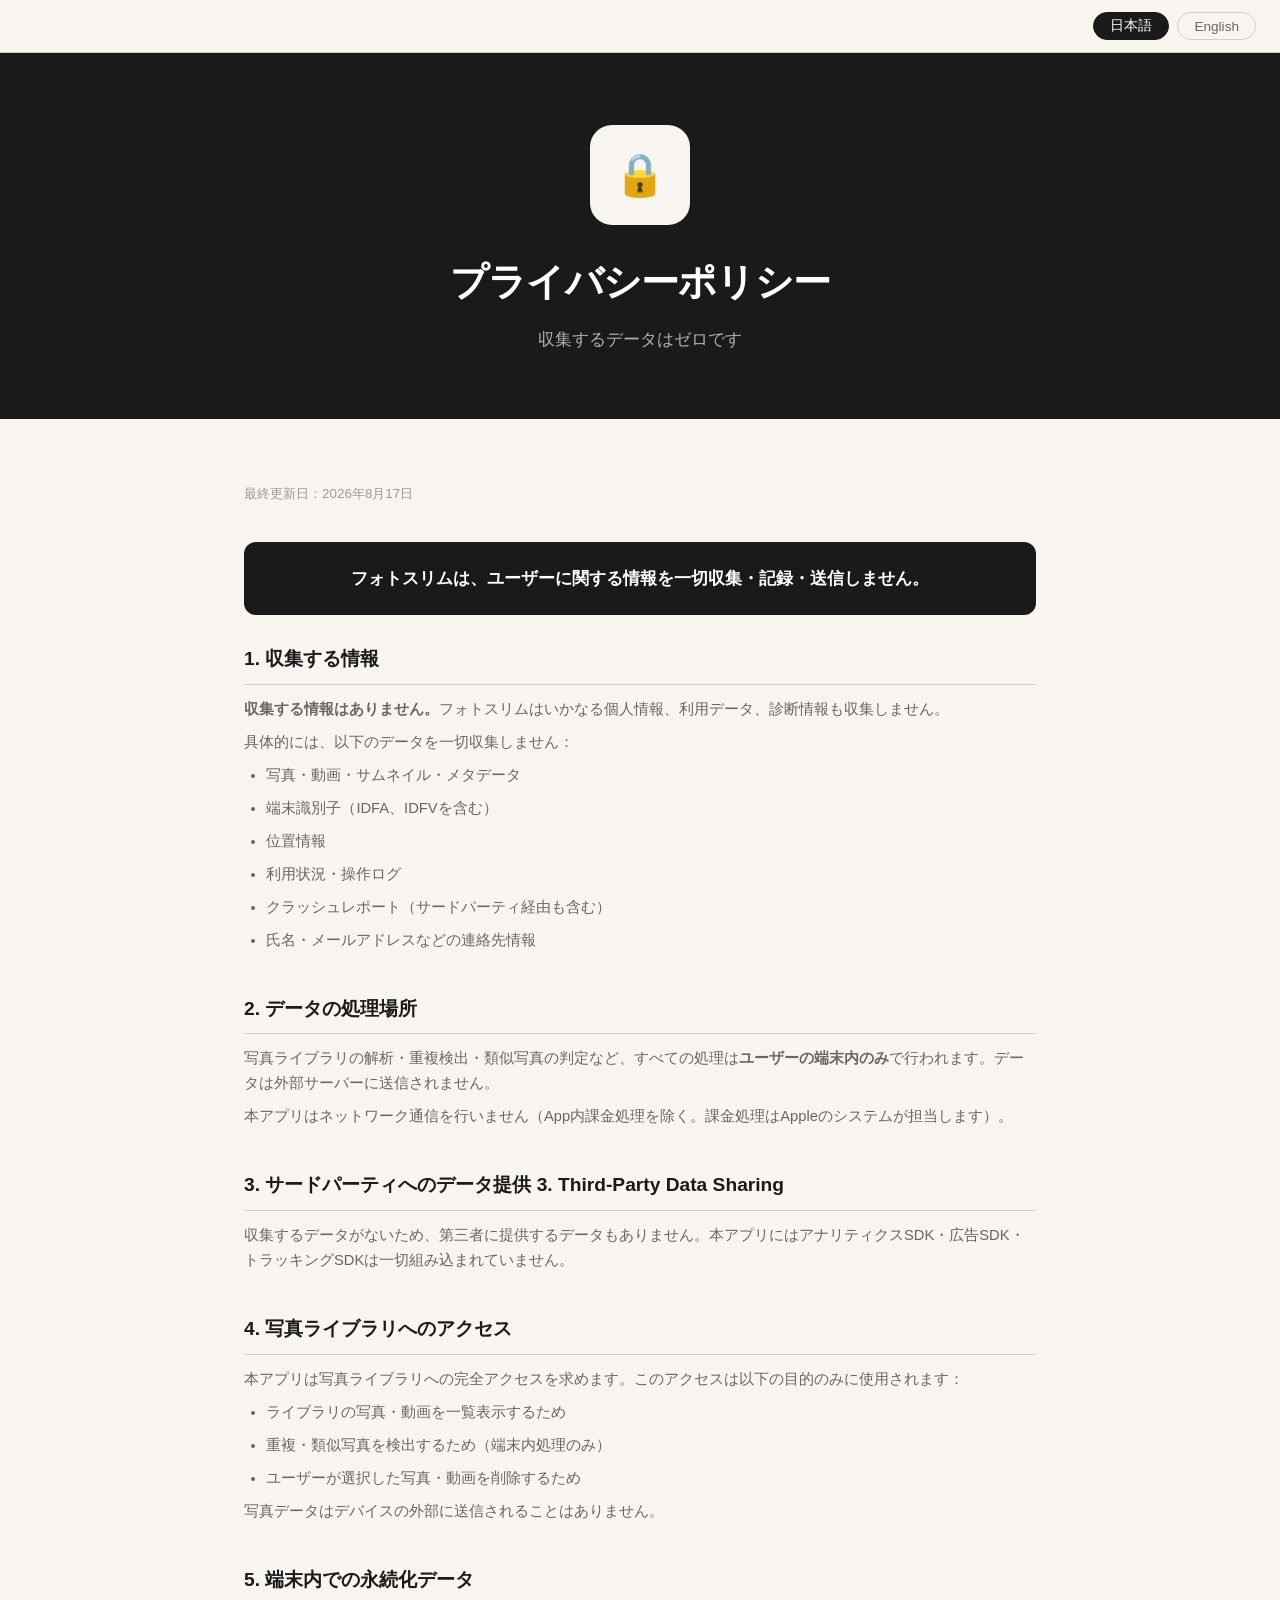
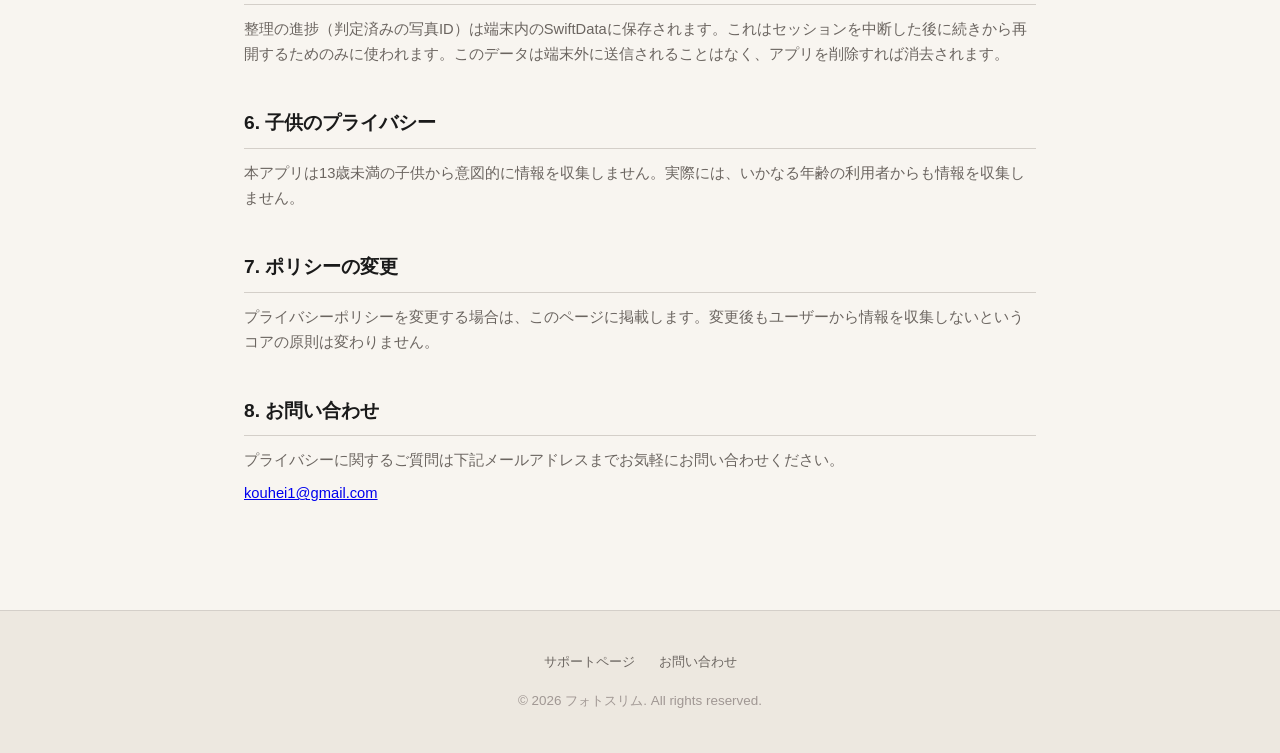
==== privacy.html @ 4243fce0 "Initial commit: support and privacy pages with screenshots" ====
<!DOCTYPE html>
<html lang="ja">
<head>
  <meta charset="UTF-8">
  <meta name="viewport" content="width=device-width, initial-scale=1.0">
  <title>プライバシーポリシー – フォトスリム / Privacy Policy – PhotoSlim</title>
  <meta name="description" content="フォトスリム プライバシーポリシー。収集するデータはゼロです。">
  <link rel="stylesheet" href="assets/css/style.css">
</head>
<body>

<div class="lang-bar">
  <button class="lang-btn active" onclick="setLang('ja')" id="btn-ja">日本語</button>
  <button class="lang-btn"        onclick="setLang('en')" id="btn-en">English</button>
</div>

<header class="site-header">
  <div class="app-icon">🔒</div>
  <h1>
    <span data-lang="ja">プライバシーポリシー</span>
    <span data-lang="en">Privacy Policy</span>
  </h1>
  <p class="tagline">
    <span data-lang="ja">収集するデータはゼロです</span>
    <span data-lang="en">We collect zero data. Period.</span>
  </p>
</header>

<main>
<section>
<div class="container">

  <!-- Last updated -->
  <p style="color: var(--ink-faint); font-size: 0.84rem; margin-bottom: 36px;">
    <span data-lang="ja">最終更新日：2026年8月17日</span>
    <span data-lang="en">Last updated: August 17, 2026</span>
  </p>

  <!-- Highlight box -->
  <div class="highlight-box">
    <span data-lang="ja">フォトスリムは、ユーザーに関する情報を一切収集・記録・送信しません。</span>
    <span data-lang="en">PhotoSlim does not collect, record, or transmit any information about you. Ever.</span>
  </div>

  <!-- 1 -->
  <div class="policy-section">
    <h2>
      <span data-lang="ja">1. 収集する情報</span>
      <span data-lang="en">1. Information We Collect</span>
    </h2>
    <p><span data-lang="ja"><strong>収集する情報はありません。</strong>フォトスリムはいかなる個人情報、利用データ、診断情報も収集しません。</span><span data-lang="en"><strong>None.</strong> PhotoSlim does not collect any personal information, usage data, or diagnostics.</span></p>
    <p><span data-lang="ja">具体的には、以下のデータを一切収集しません：</span><span data-lang="en">Specifically, we do not collect:</span></p>
    <ul>
      <li data-lang="ja">写真・動画・サムネイル・メタデータ</li>
      <li data-lang="en">Photos, videos, thumbnails, or metadata</li>
      <li data-lang="ja">端末識別子（IDFA、IDFVを含む）</li>
      <li data-lang="en">Device identifiers (including IDFA and IDFV)</li>
      <li data-lang="ja">位置情報</li>
      <li data-lang="en">Location data</li>
      <li data-lang="ja">利用状況・操作ログ</li>
      <li data-lang="en">Usage logs or analytics events</li>
      <li data-lang="ja">クラッシュレポート（サードパーティ経由も含む）</li>
      <li data-lang="en">Crash reports (including via third-party services)</li>
      <li data-lang="ja">氏名・メールアドレスなどの連絡先情報</li>
      <li data-lang="en">Name, email address, or any contact information</li>
    </ul>
  </div>

  <!-- 2 -->
  <div class="policy-section">
    <h2>
      <span data-lang="ja">2. データの処理場所</span>
      <span data-lang="en">2. Where Data Is Processed</span>
    </h2>
    <p><span data-lang="ja">写真ライブラリの解析・重複検出・類似写真の判定など、すべての処理は<strong>ユーザーの端末内のみ</strong>で行われます。データは外部サーバーに送信されません。</span><span data-lang="en">All processing — library analysis, duplicate detection, similarity comparison — happens <strong>entirely on your device</strong>. No data leaves your device.</span></p>
    <p><span data-lang="ja">本アプリはネットワーク通信を行いません（App内課金処理を除く。課金処理はAppleのシステムが担当します）。</span><span data-lang="en">The app performs no network communication (except in-app purchases handled entirely by Apple's systems).</span></p>
  </div>

  <!-- 3 -->
  <div class="policy-section">
    <h2>
      <span data-lang="ja">3. サードパーティへのデータ提供</span>
      <span data="lang">3. Third-Party Data Sharing</span>
      <span data-lang="en">3. Third-Party Data Sharing</span>
    </h2>
    <p><span data-lang="ja">収集するデータがないため、第三者に提供するデータもありません。本アプリにはアナリティクスSDK・広告SDK・トラッキングSDKは一切組み込まれていません。</span><span data-lang="en">Since we collect no data, we share no data with third parties. The app contains no analytics SDKs, advertising SDKs, or tracking SDKs.</span></p>
  </div>

  <!-- 4 -->
  <div class="policy-section">
    <h2>
      <span data-lang="ja">4. 写真ライブラリへのアクセス</span>
      <span data-lang="en">4. Photo Library Access</span>
    </h2>
    <p><span data-lang="ja">本アプリは写真ライブラリへの完全アクセスを求めます。このアクセスは以下の目的のみに使用されます：</span><span data-lang="en">The app requests full photo library access. This access is used only to:</span></p>
    <ul>
      <li data-lang="ja">ライブラリの写真・動画を一覧表示するため</li>
      <li data-lang="en">Display photos and videos in your library</li>
      <li data-lang="ja">重複・類似写真を検出するため（端末内処理のみ）</li>
      <li data-lang="en">Detect duplicates and similar photos (on-device only)</li>
      <li data-lang="ja">ユーザーが選択した写真・動画を削除するため</li>
      <li data-lang="en">Delete photos and videos you select for removal</li>
    </ul>
    <p><span data-lang="ja">写真データはデバイスの外部に送信されることはありません。</span><span data-lang="en">Photo data is never transmitted outside your device.</span></p>
  </div>

  <!-- 5 -->
  <div class="policy-section">
    <h2>
      <span data-lang="ja">5. 端末内での永続化データ</span>
      <span data-lang="en">5. Data Stored on Your Device</span>
    </h2>
    <p><span data-lang="ja">整理の進捗（判定済みの写真ID）は端末内のSwiftDataに保存されます。これはセッションを中断した後に続きから再開するためのみに使われます。このデータは端末外に送信されることはなく、アプリを削除すれば消去されます。</span><span data-lang="en">Review progress (IDs of photos you've already reviewed) is stored locally using SwiftData. This is used only to resume where you left off. This data is never transmitted and is deleted when you uninstall the app.</span></p>
  </div>

  <!-- 6 -->
  <div class="policy-section">
    <h2>
      <span data-lang="ja">6. 子供のプライバシー</span>
      <span data-lang="en">6. Children's Privacy</span>
    </h2>
    <p><span data-lang="ja">本アプリは13歳未満の子供から意図的に情報を収集しません。実際には、いかなる年齢の利用者からも情報を収集しません。</span><span data-lang="en">The app does not knowingly collect information from children under 13. In fact, it collects no information from anyone of any age.</span></p>
  </div>

  <!-- 7 -->
  <div class="policy-section">
    <h2>
      <span data-lang="ja">7. ポリシーの変更</span>
      <span data-lang="en">7. Changes to This Policy</span>
    </h2>
    <p><span data-lang="ja">プライバシーポリシーを変更する場合は、このページに掲載します。変更後もユーザーから情報を収集しないというコアの原則は変わりません。</span><span data-lang="en">If we update this policy, we will post the changes on this page. Our core principle — collecting no data — will not change.</span></p>
  </div>

  <!-- 8 -->
  <div class="policy-section">
    <h2>
      <span data-lang="ja">8. お問い合わせ</span>
      <span data-lang="en">8. Contact</span>
    </h2>
    <p><span data-lang="ja">プライバシーに関するご質問は下記メールアドレスまでお気軽にお問い合わせください。</span><span data-lang="en">For any questions about this privacy policy, please contact:</span></p>
    <p><a href="mailto:kouhei1@gmail.com">kouhei1@gmail.com</a></p>
  </div>

</div>
</section>
</main>

<footer class="site-footer">
  <div class="footer-links">
    <a href="index.html">
      <span data-lang="ja">サポートページ</span>
      <span data-lang="en">Support</span>
    </a>
    <a href="mailto:kouhei1@gmail.com">
      <span data-lang="ja">お問い合わせ</span>
      <span data-lang="en">Contact</span>
    </a>
  </div>
  <p>
    <span data-lang="ja">© 2026 フォトスリム. All rights reserved.</span>
    <span data-lang="en">© 2026 PhotoSlim. All rights reserved.</span>
  </p>
</footer>

<script>
function setLang(lang) {
  document.body.classList.toggle('en', lang === 'en');
  document.getElementById('btn-ja').classList.toggle('active', lang === 'ja');
  document.getElementById('btn-en').classList.toggle('active', lang === 'en');
  document.documentElement.lang = lang;
  localStorage.setItem('lang', lang);
}
const saved = localStorage.getItem('lang');
if (saved === 'en') setLang('en');
</script>
</body>
</html>
---- assets/css/style.css ----
/* フォトスリム / PhotoSlim – Support & Privacy Site */
:root {
  --paper:        #F8F5F0;
  --paper-deep:   #EDE8E0;
  --track:        #E8E4DF;
  --rule:         #D4CFC9;
  --ink:          #1A1A1A;
  --ink-muted:    #6B6560;
  --ink-faint:    #A09793;
  --danger:       #B42818;
  --accent:       #2C5F8A;
  --white:        #FFFFFF;

  --font-ja: "Hiragino Kaku Gothic ProN", "Hiragino Sans", "Noto Sans JP", sans-serif;
  --font-en: -apple-system, BlinkMacSystemFont, "SF Pro Text", "Helvetica Neue", sans-serif;
  --radius: 12px;
  --max-w: 840px;
}

*, *::before, *::after { box-sizing: border-box; margin: 0; padding: 0; }

html { font-size: 16px; scroll-behavior: smooth; }

body {
  background: var(--paper);
  color: var(--ink);
  font-family: var(--font-ja);
  line-height: 1.7;
  -webkit-font-smoothing: antialiased;
}

/* ── Language toggle ─────────────────────────── */
.lang-bar {
  position: sticky;
  top: 0;
  z-index: 100;
  background: var(--paper);
  border-bottom: 1px solid var(--rule);
  padding: 12px 24px;
  display: flex;
  justify-content: flex-end;
  gap: 8px;
}
.lang-btn {
  background: none;
  border: 1.5px solid var(--rule);
  border-radius: 99px;
  padding: 4px 16px;
  font-size: 0.85rem;
  cursor: pointer;
  color: var(--ink-muted);
  transition: all 0.15s;
}
.lang-btn.active {
  background: var(--ink);
  color: var(--white);
  border-color: var(--ink);
}
.lang-btn:hover:not(.active) { border-color: var(--ink); color: var(--ink); }

/* ── Header / Hero ───────────────────────────── */
.site-header {
  background: var(--ink);
  color: var(--white);
  text-align: center;
  padding: 72px 24px 64px;
}
.app-icon {
  width: 100px;
  height: 100px;
  border-radius: 22px;
  background: var(--paper);
  margin: 0 auto 24px;
  display: flex;
  align-items: center;
  justify-content: center;
  font-size: 2.6rem;
}
.site-header h1 {
  font-size: 2.4rem;
  font-weight: 800;
  letter-spacing: -0.02em;
  margin-bottom: 12px;
}
.site-header .tagline {
  font-size: 1.05rem;
  color: rgba(255,255,255,0.65);
  max-width: 480px;
  margin: 0 auto;
}

/* ── Container ───────────────────────────────── */
.container {
  max-width: var(--max-w);
  margin: 0 auto;
  padding: 0 24px;
}

/* ── Section ─────────────────────────────────── */
section { padding: 64px 0; border-bottom: 1px solid var(--rule); }
section:last-child { border-bottom: none; }

.section-label {
  font-size: 0.78rem;
  font-weight: 700;
  letter-spacing: 0.18em;
  color: var(--ink-faint);
  text-transform: uppercase;
  margin-bottom: 12px;
}
.section-title {
  font-size: 1.9rem;
  font-weight: 800;
  letter-spacing: -0.02em;
  margin-bottom: 28px;
  line-height: 1.25;
}

/* ── Screenshots gallery ─────────────────────── */
.screenshots {
  display: flex;
  gap: 16px;
  overflow-x: auto;
  padding-bottom: 16px;
  scroll-snap-type: x mandatory;
  -webkit-overflow-scrolling: touch;
}
.screenshots::-webkit-scrollbar { height: 4px; }
.screenshots::-webkit-scrollbar-track { background: var(--track); border-radius: 2px; }
.screenshots::-webkit-scrollbar-thumb { background: var(--rule); border-radius: 2px; }

.screenshot-item {
  flex: 0 0 240px;
  scroll-snap-align: start;
}
.screenshot-item img {
  width: 240px;
  height: auto;
  border-radius: 22px;
  box-shadow: 0 4px 24px rgba(0,0,0,0.12);
  display: block;
}
.screenshot-caption {
  text-align: center;
  font-size: 0.82rem;
  color: var(--ink-muted);
  margin-top: 10px;
  line-height: 1.4;
}

/* ── Feature list ────────────────────────────── */
.feature-grid {
  display: grid;
  grid-template-columns: 1fr 1fr;
  gap: 20px;
  margin-top: 8px;
}
@media (max-width: 600px) {
  .feature-grid { grid-template-columns: 1fr; }
}
.feature-card {
  background: var(--track);
  border-radius: var(--radius);
  padding: 24px;
}
.feature-card .icon {
  font-size: 1.6rem;
  margin-bottom: 10px;
  display: block;
}
.feature-card h3 {
  font-size: 1.05rem;
  font-weight: 700;
  margin-bottom: 6px;
}
.feature-card p {
  font-size: 0.88rem;
  color: var(--ink-muted);
  line-height: 1.6;
}

/* ── How to use ──────────────────────────────── */
.steps { list-style: none; counter-reset: step; margin-top: 8px; }
.steps li {
  counter-increment: step;
  display: flex;
  gap: 20px;
  padding: 24px 0;
  border-bottom: 1px solid var(--rule);
}
.steps li:last-child { border-bottom: none; }
.step-num {
  flex-shrink: 0;
  width: 44px;
  height: 44px;
  border-radius: 50%;
  background: var(--ink);
  color: var(--white);
  display: flex;
  align-items: center;
  justify-content: center;
  font-size: 1rem;
  font-weight: 800;
  font-variant-numeric: tabular-nums;
  content: counter(step);
}
.step-num::after { content: counter(step); }
.step-content h3 {
  font-size: 1.05rem;
  font-weight: 700;
  margin-bottom: 6px;
}
.step-content p {
  font-size: 0.9rem;
  color: var(--ink-muted);
}

/* ── FAQ ─────────────────────────────────────── */
.faq-item { padding: 24px 0; border-bottom: 1px solid var(--rule); }
.faq-item:last-child { border-bottom: none; }
.faq-q { font-weight: 700; margin-bottom: 8px; font-size: 0.97rem; }
.faq-a { font-size: 0.9rem; color: var(--ink-muted); }

/* ── Contact ─────────────────────────────────── */
.contact-box {
  background: var(--track);
  border-radius: var(--radius);
  padding: 36px;
  text-align: center;
}
.contact-box p { color: var(--ink-muted); margin-bottom: 20px; font-size: 0.95rem; }
.btn {
  display: inline-block;
  background: var(--ink);
  color: var(--white);
  padding: 12px 32px;
  border-radius: 99px;
  text-decoration: none;
  font-weight: 700;
  font-size: 0.95rem;
  transition: opacity 0.15s;
}
.btn:hover { opacity: 0.8; }

/* ── Privacy specific ────────────────────────── */
.policy-section { margin-bottom: 40px; }
.policy-section h2 {
  font-size: 1.2rem;
  font-weight: 700;
  margin-bottom: 12px;
  padding-bottom: 8px;
  border-bottom: 1px solid var(--rule);
}
.policy-section p, .policy-section li {
  font-size: 0.92rem;
  color: var(--ink-muted);
  margin-bottom: 8px;
}
.policy-section ul { padding-left: 1.4em; }
.highlight-box {
  background: var(--ink);
  color: var(--white);
  border-radius: var(--radius);
  padding: 24px 28px;
  margin: 28px 0;
  font-size: 1.05rem;
  font-weight: 700;
  text-align: center;
  line-height: 1.5;
}

/* ── Footer ──────────────────────────────────── */
.site-footer {
  background: var(--paper-deep);
  border-top: 1px solid var(--rule);
  padding: 40px 24px;
  text-align: center;
  font-size: 0.84rem;
  color: var(--ink-faint);
}
.site-footer a { color: var(--ink-muted); text-decoration: none; }
.site-footer a:hover { color: var(--ink); }
.footer-links { display: flex; gap: 24px; justify-content: center; margin-bottom: 16px; }

/* ── i18n ────────────────────────────────────── */
[data-lang="en"] { display: none; }
body.en [data-lang="ja"] { display: none; }
body.en [data-lang="en"] { display: unset; }
/* Block-level elements need block display */
body.en section[data-lang="en"],
body.en div[data-lang="en"],
body.en li[data-lang="en"],
body.en p[data-lang="en"] { display: block; }
body.en ul[data-lang="en"] { display: block; }

@media (max-width: 600px) {
  .site-header h1 { font-size: 1.8rem; }
  .section-title { font-size: 1.4rem; }
  .screenshot-item { flex: 0 0 180px; }
  .screenshot-item img { width: 180px; }
}
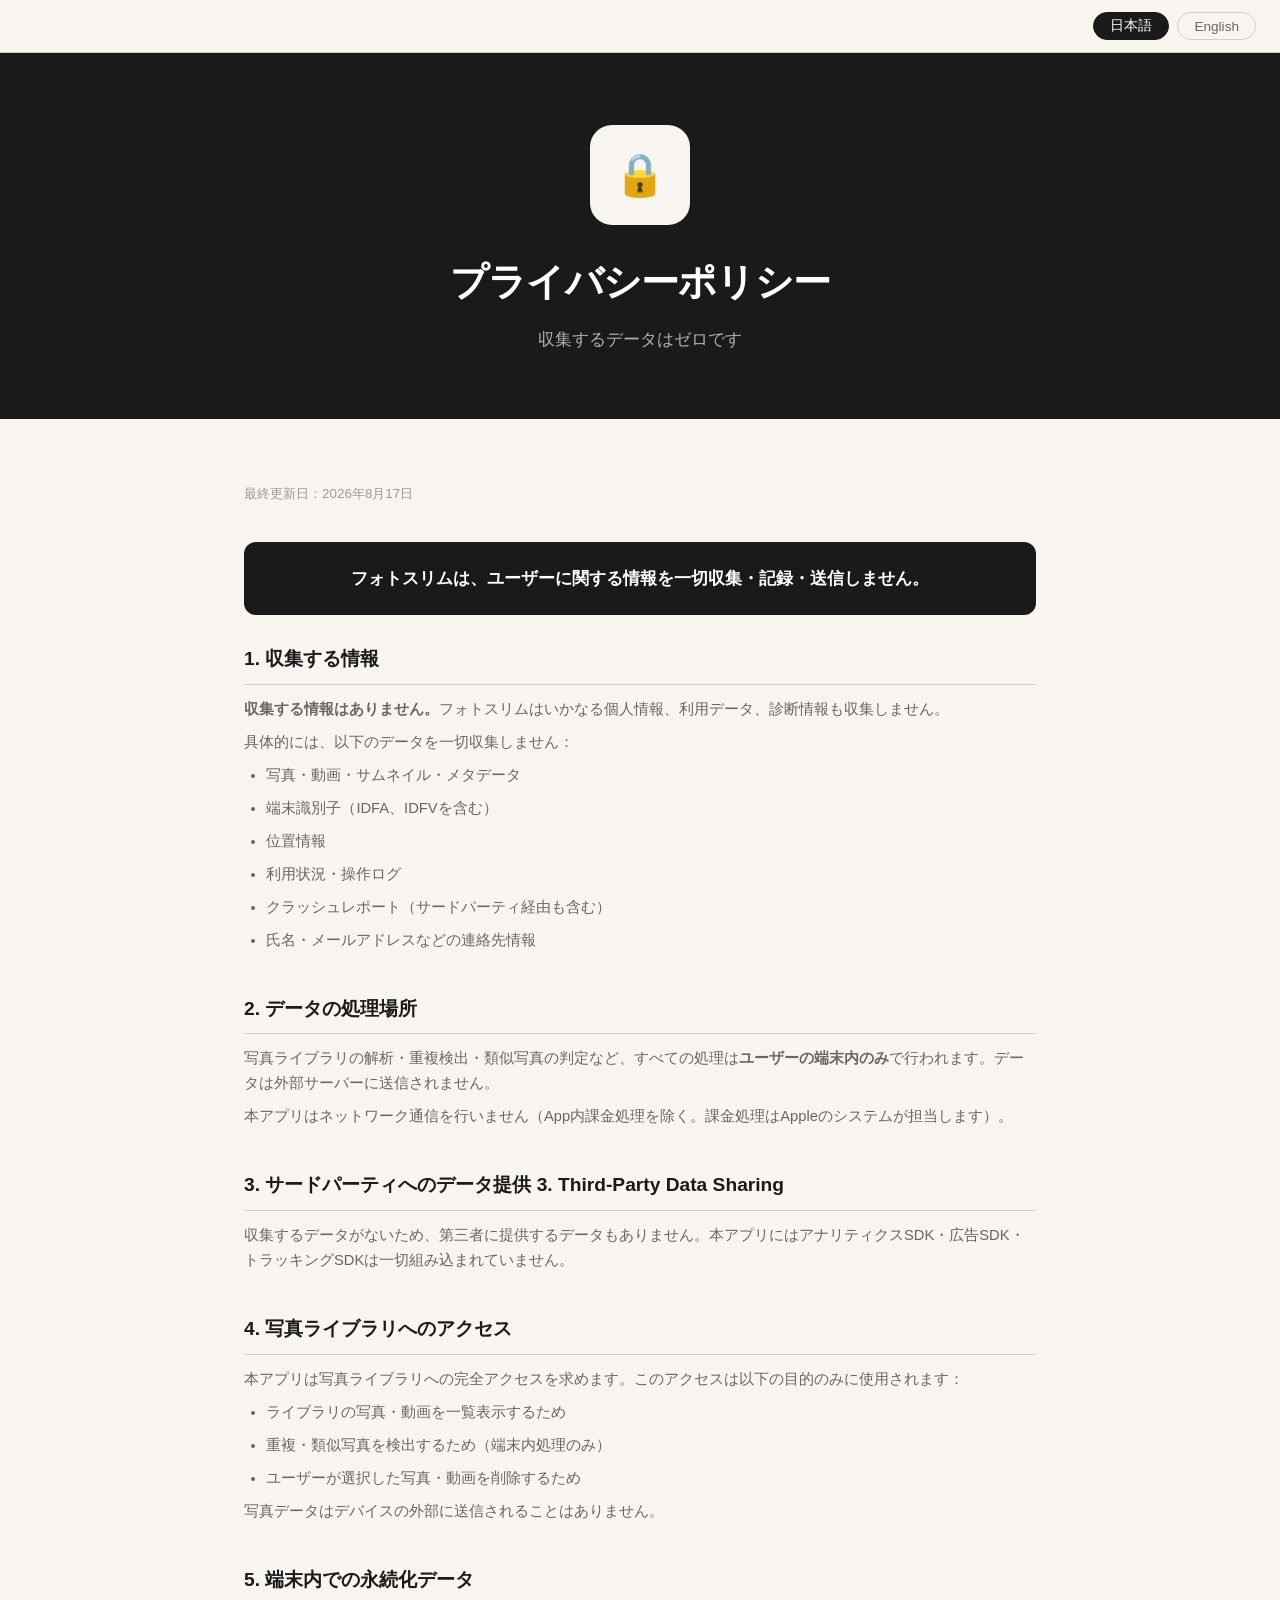
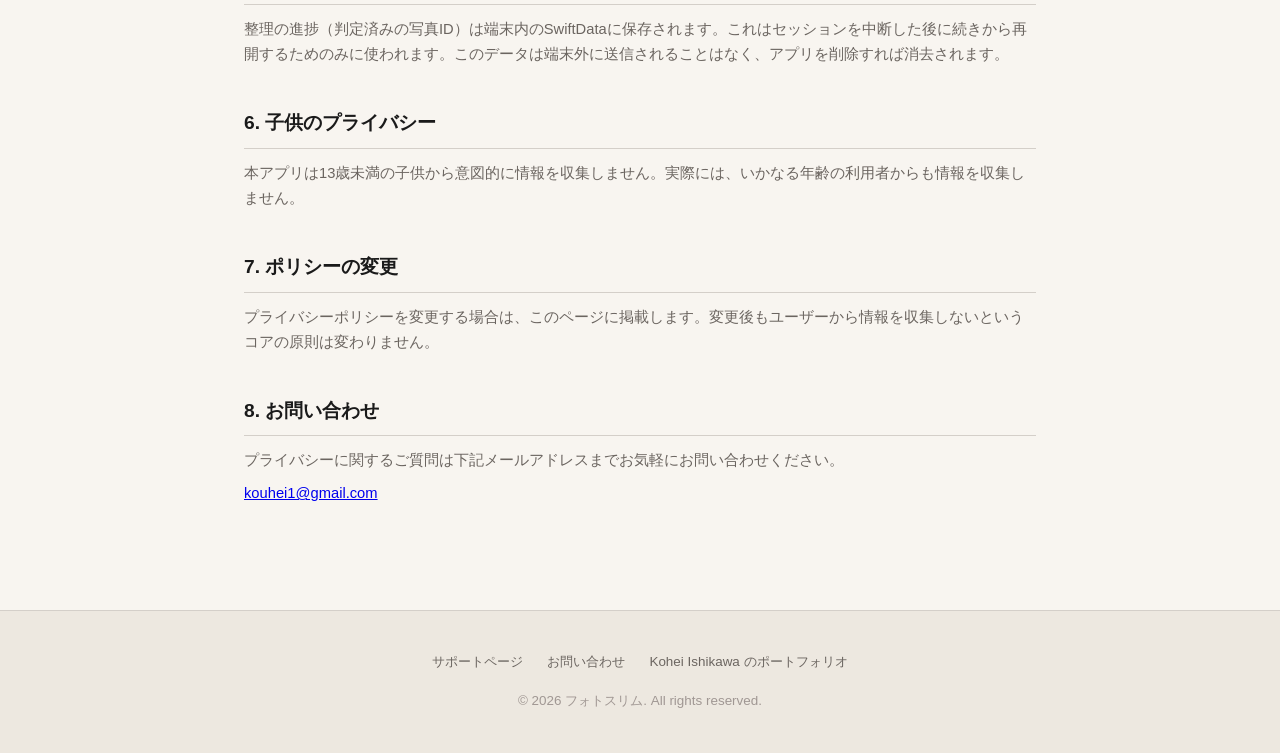
==== commit 76c64994: "Add link back to Portfolio Hub" ====
--- a/privacy.html
+++ b/privacy.html
@@ -155,6 +155,8 @@
       <span data-lang="ja">お問い合わせ</span>
       <span data-lang="en">Contact</span>
     </a>
+    <a href="https://isitest1.github.io/portfolio-hub/ja" data-lang="ja">Kohei Ishikawa のポートフォリオ</a>
+    <a href="https://isitest1.github.io/portfolio-hub/en" data-lang="en">Kohei Ishikawa's Portfolio</a>
   </div>
   <p>
     <span data-lang="ja">© 2026 フォトスリム. All rights reserved.</span>
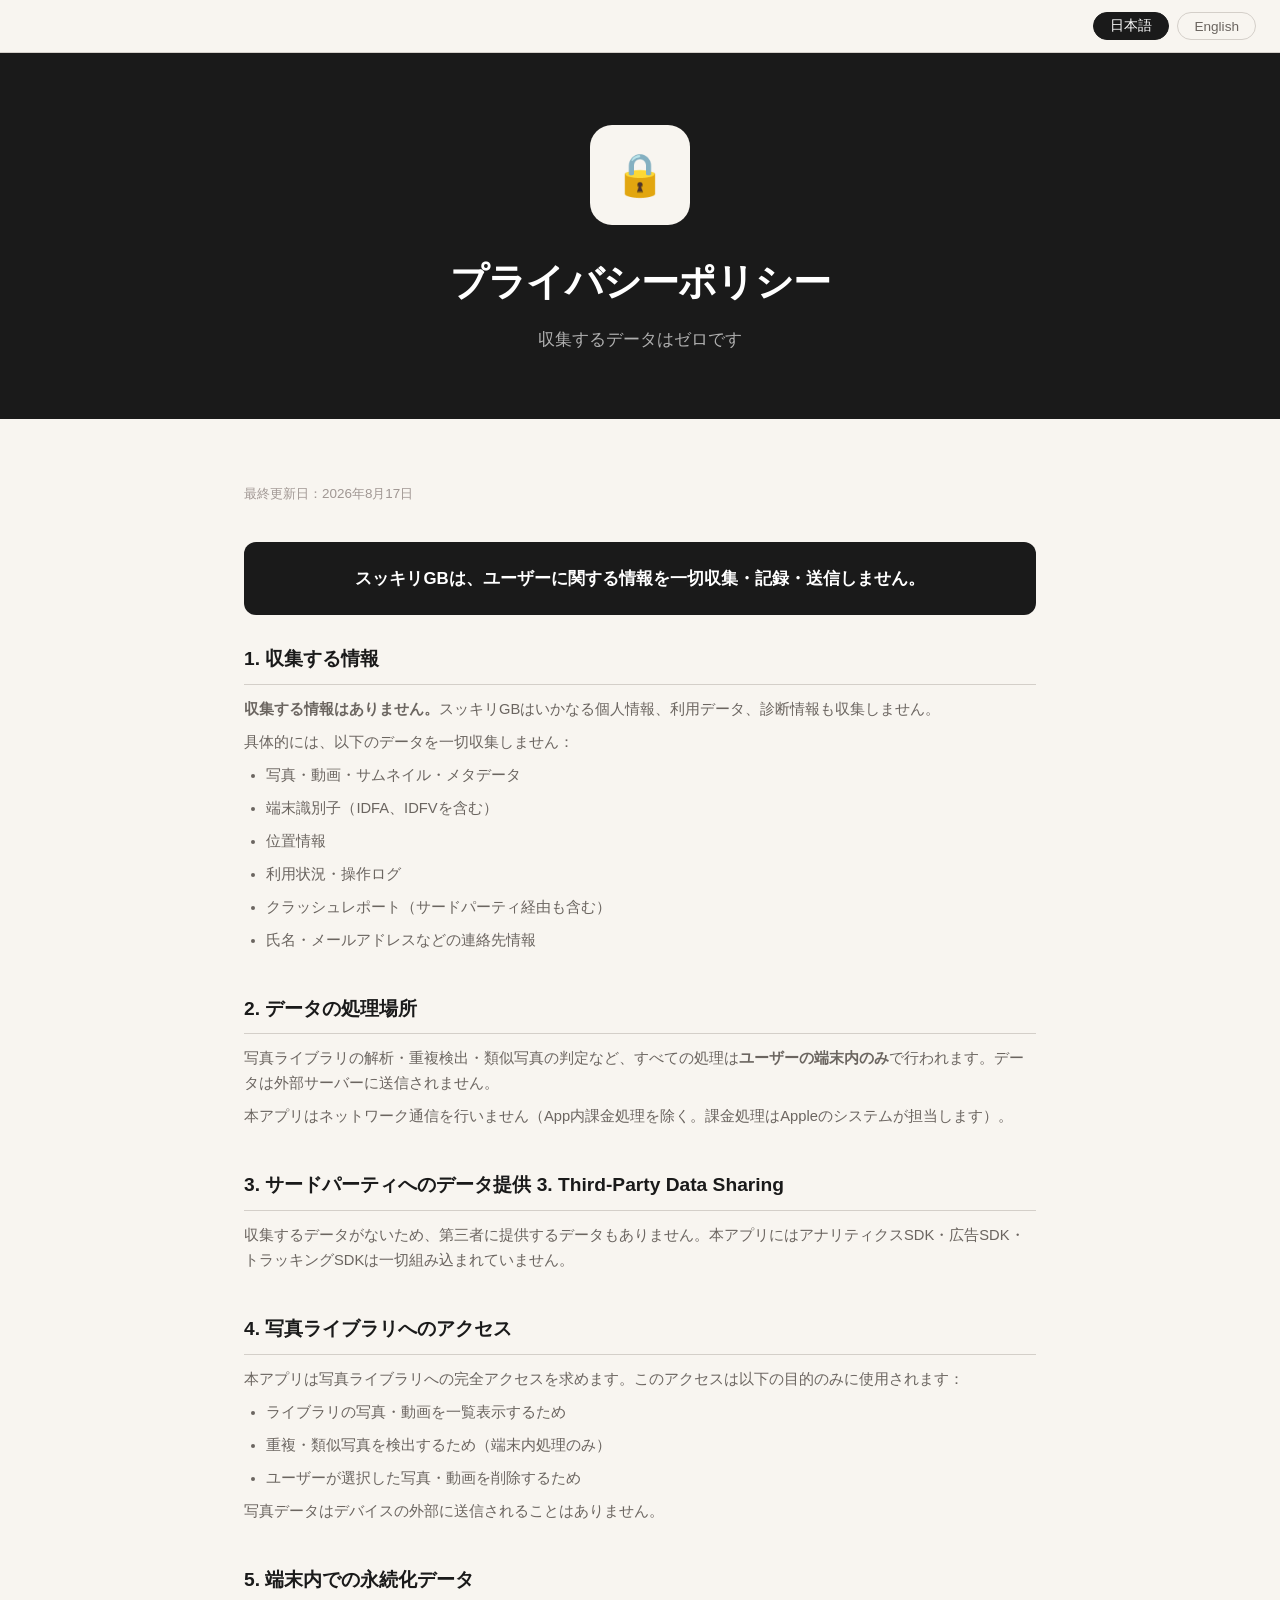
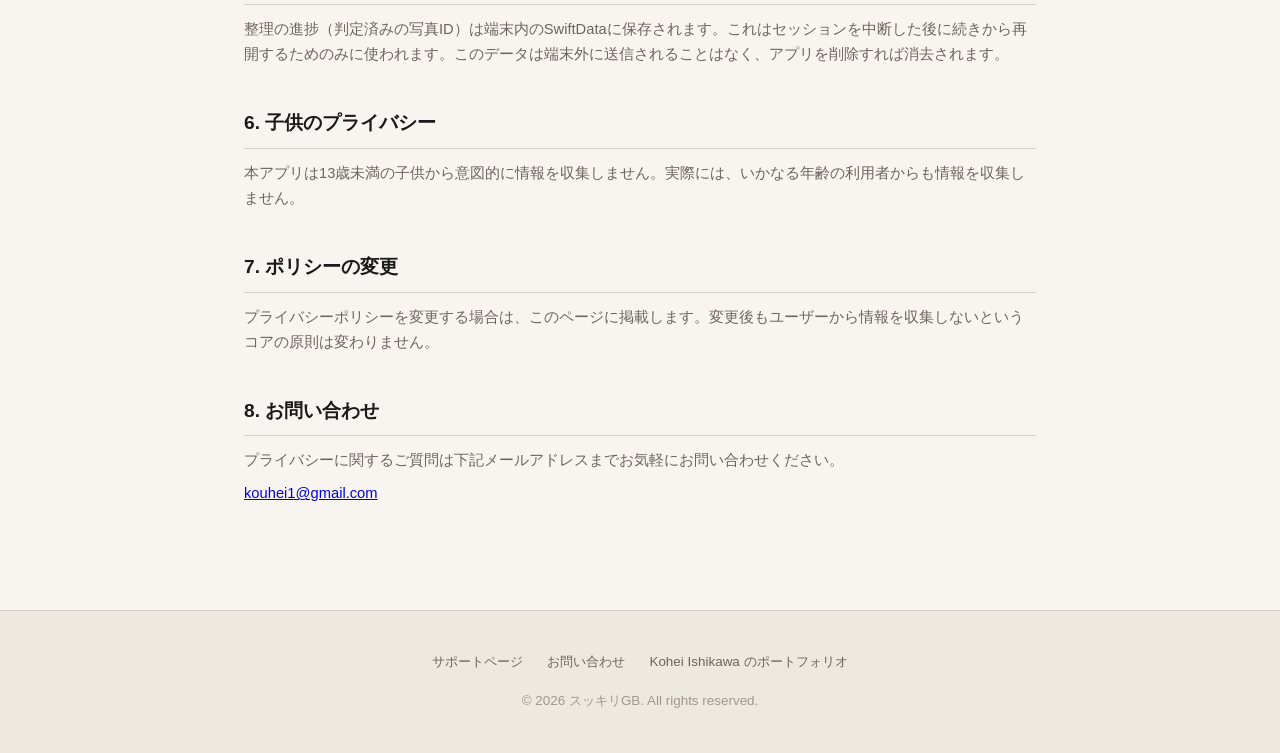
==== commit c059fb40: "privacy.html: アプリ名をスッキリGBに修正" ====
--- a/privacy.html
+++ b/privacy.html
@@ -3,8 +3,8 @@
 <head>
   <meta charset="UTF-8">
   <meta name="viewport" content="width=device-width, initial-scale=1.0">
-  <title>プライバシーポリシー – フォトスリム / Privacy Policy – PhotoSlim</title>
-  <meta name="description" content="フォトスリム プライバシーポリシー。収集するデータはゼロです。">
+  <title>プライバシーポリシー – スッキリGB / Privacy Policy – PhotoSlim</title>
+  <meta name="description" content="スッキリGB プライバシーポリシー。収集するデータはゼロです。">
   <link rel="stylesheet" href="assets/css/style.css">
 </head>
 <body>
@@ -38,7 +38,7 @@
 
   <!-- Highlight box -->
   <div class="highlight-box">
-    <span data-lang="ja">フォトスリムは、ユーザーに関する情報を一切収集・記録・送信しません。</span>
+    <span data-lang="ja">スッキリGBは、ユーザーに関する情報を一切収集・記録・送信しません。</span>
     <span data-lang="en">PhotoSlim does not collect, record, or transmit any information about you. Ever.</span>
   </div>
 
@@ -48,7 +48,7 @@
       <span data-lang="ja">1. 収集する情報</span>
       <span data-lang="en">1. Information We Collect</span>
     </h2>
-    <p><span data-lang="ja"><strong>収集する情報はありません。</strong>フォトスリムはいかなる個人情報、利用データ、診断情報も収集しません。</span><span data-lang="en"><strong>None.</strong> PhotoSlim does not collect any personal information, usage data, or diagnostics.</span></p>
+    <p><span data-lang="ja"><strong>収集する情報はありません。</strong>スッキリGBはいかなる個人情報、利用データ、診断情報も収集しません。</span><span data-lang="en"><strong>None.</strong> PhotoSlim does not collect any personal information, usage data, or diagnostics.</span></p>
     <p><span data-lang="ja">具体的には、以下のデータを一切収集しません：</span><span data-lang="en">Specifically, we do not collect:</span></p>
     <ul>
       <li data-lang="ja">写真・動画・サムネイル・メタデータ</li>
@@ -159,7 +159,7 @@
     <a href="https://isitest1.github.io/portfolio-hub/en" data-lang="en">Kohei Ishikawa's Portfolio</a>
   </div>
   <p>
-    <span data-lang="ja">© 2026 フォトスリム. All rights reserved.</span>
+    <span data-lang="ja">© 2026 スッキリGB. All rights reserved.</span>
     <span data-lang="en">© 2026 PhotoSlim. All rights reserved.</span>
   </p>
 </footer>
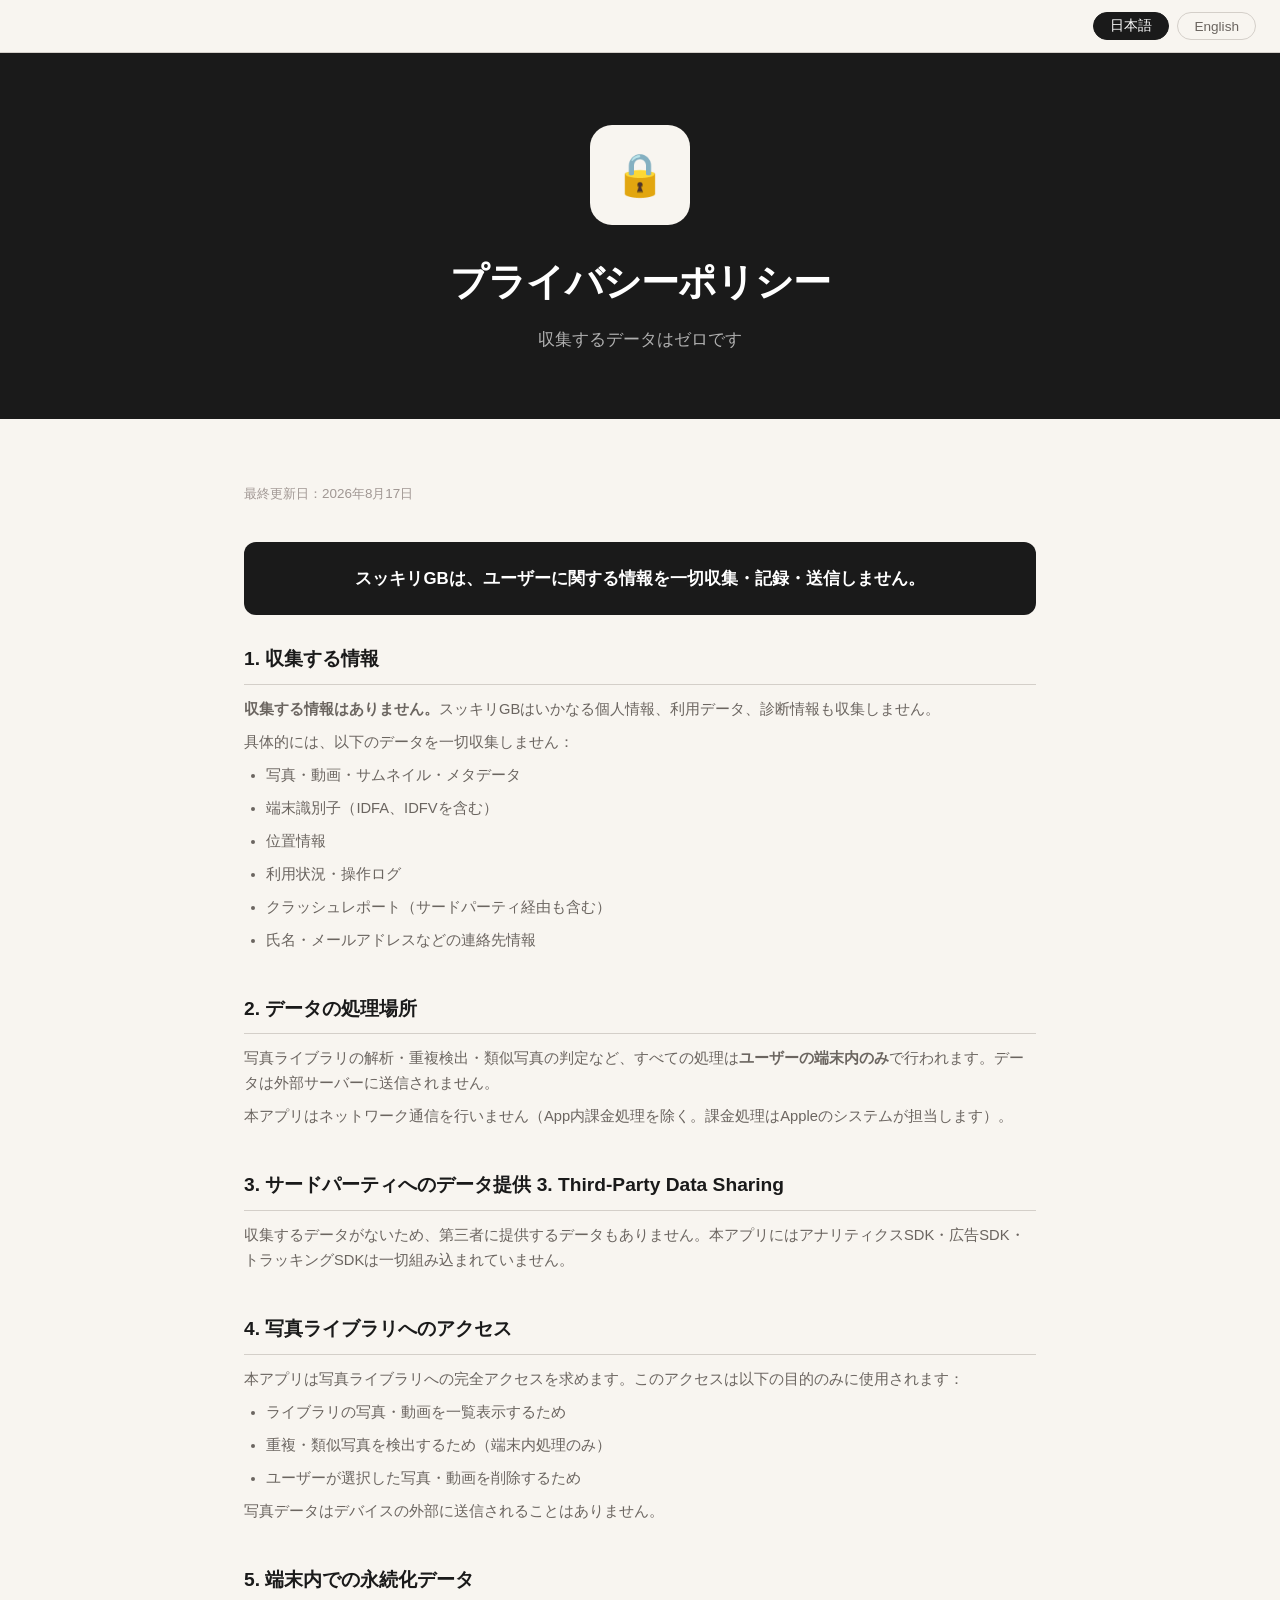
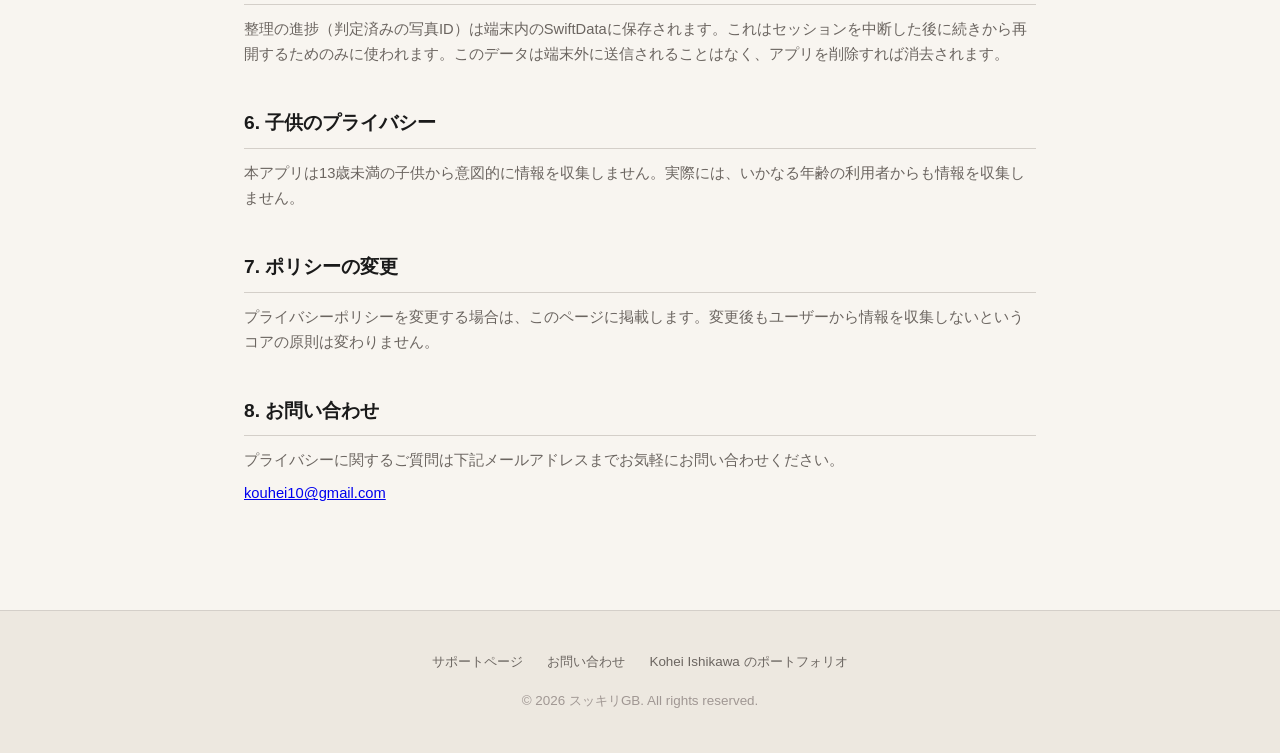
==== commit c72a6cf3: "Update contact email to kouhei10@gmail.com" ====
--- a/privacy.html
+++ b/privacy.html
@@ -138,7 +138,7 @@
       <span data-lang="en">8. Contact</span>
     </h2>
     <p><span data-lang="ja">プライバシーに関するご質問は下記メールアドレスまでお気軽にお問い合わせください。</span><span data-lang="en">For any questions about this privacy policy, please contact:</span></p>
-    <p><a href="mailto:kouhei1@gmail.com">kouhei1@gmail.com</a></p>
+    <p><a href="mailto:kouhei10@gmail.com">kouhei10@gmail.com</a></p>
   </div>
 
 </div>
@@ -151,7 +151,7 @@
       <span data-lang="ja">サポートページ</span>
       <span data-lang="en">Support</span>
     </a>
-    <a href="mailto:kouhei1@gmail.com">
+    <a href="mailto:kouhei10@gmail.com">
       <span data-lang="ja">お問い合わせ</span>
       <span data-lang="en">Contact</span>
     </a>
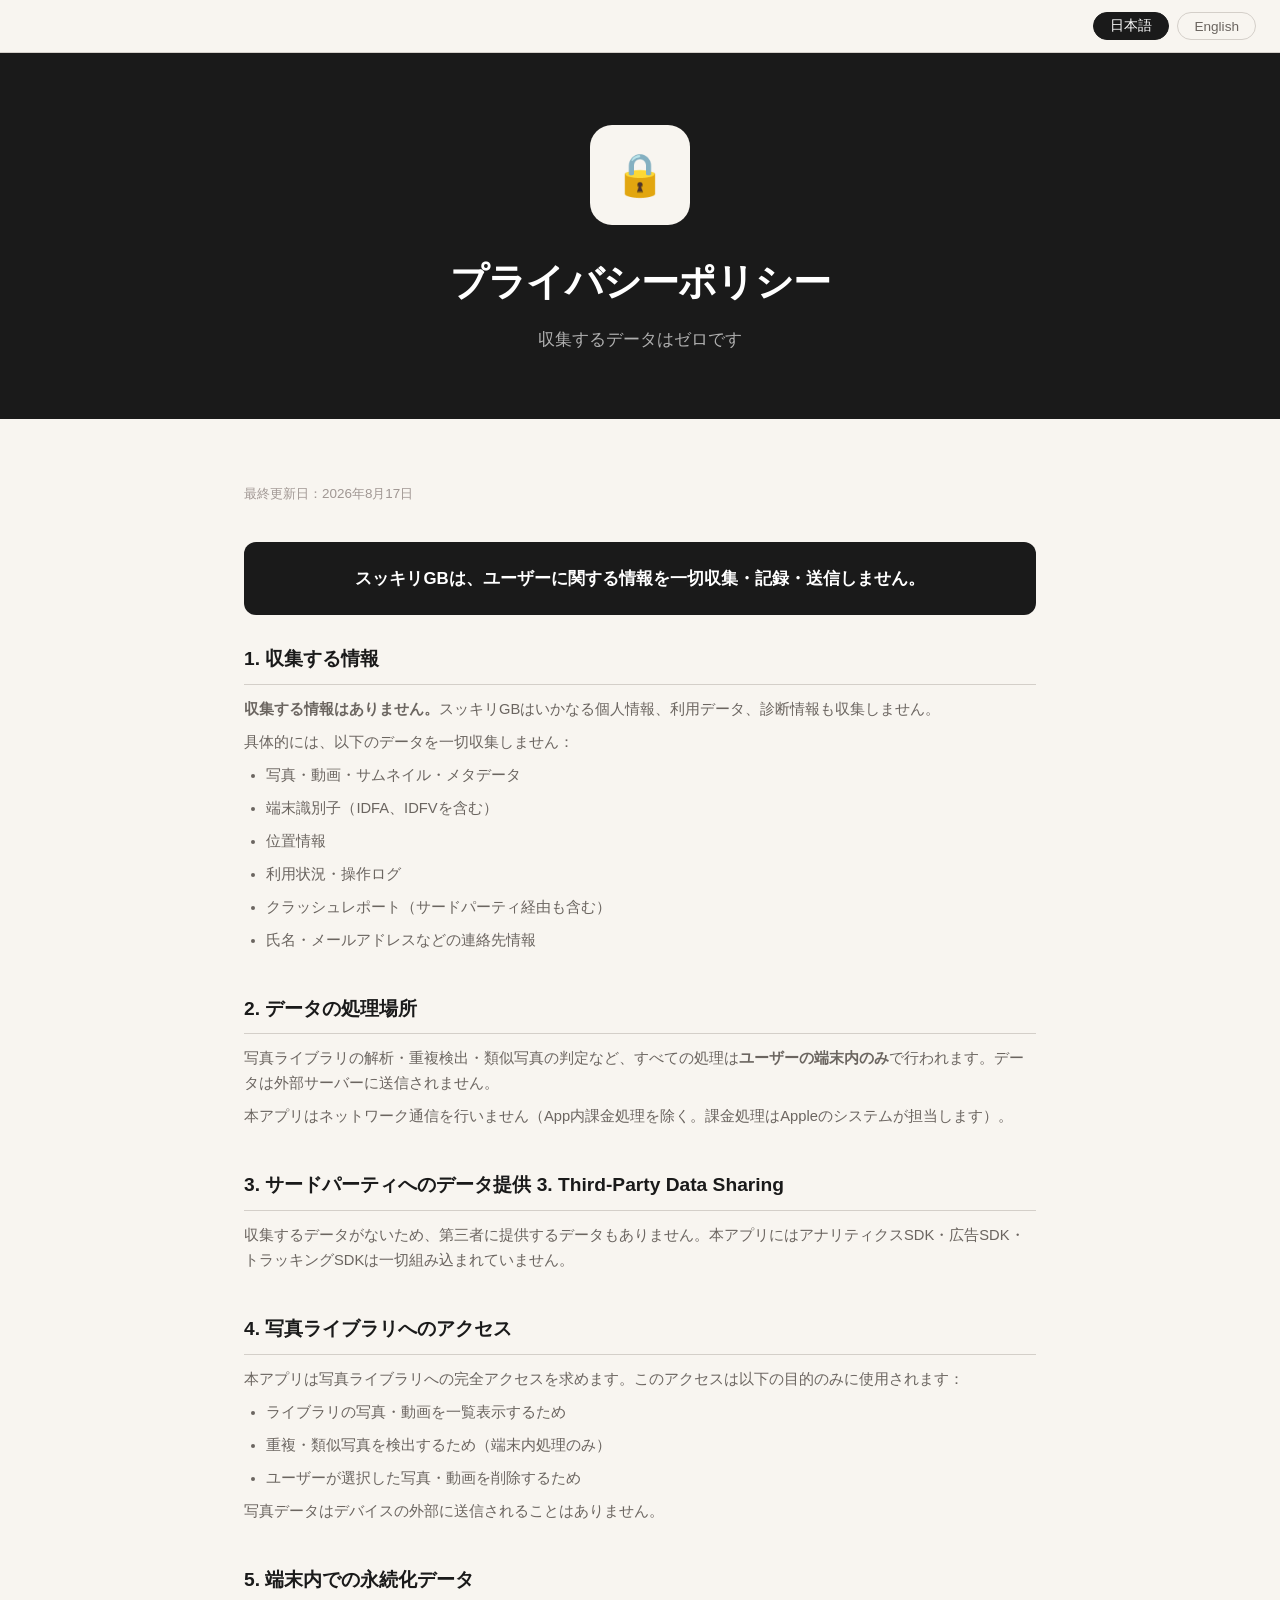
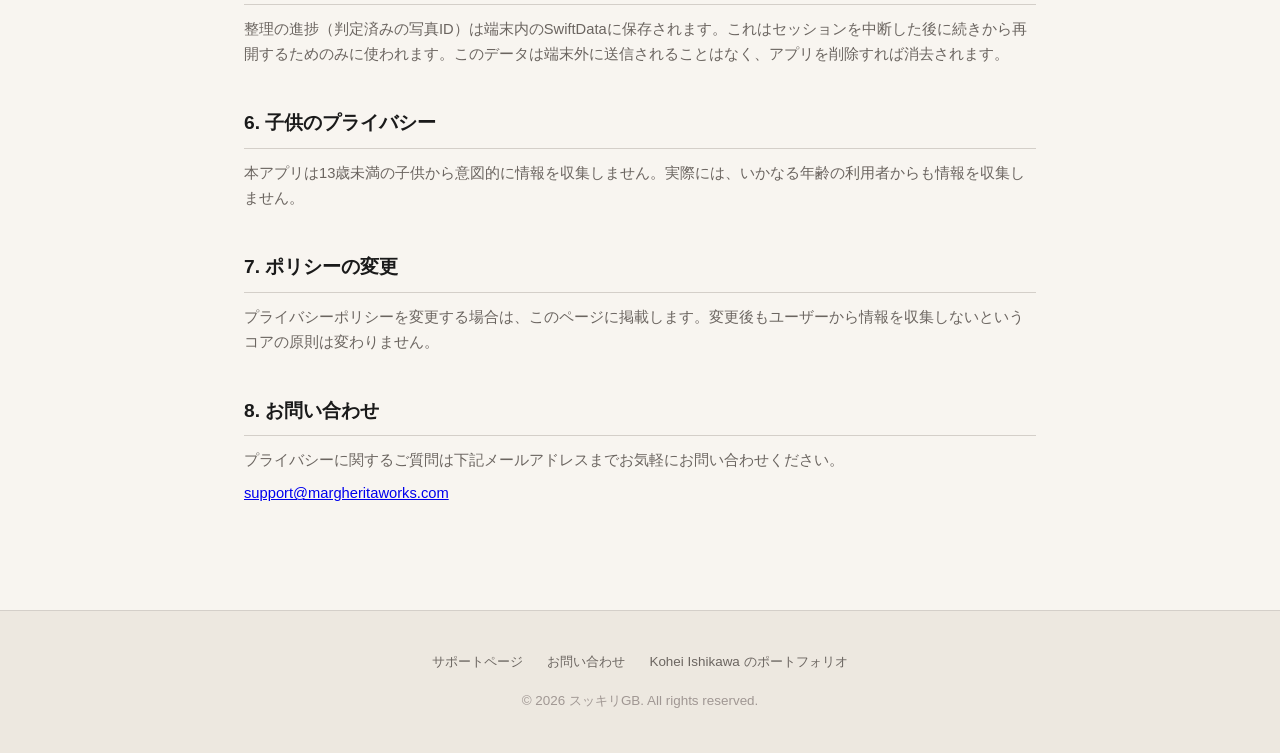
==== commit 973f9ed5: "Update contact email to support@margheritaworks.com" ====
--- a/privacy.html
+++ b/privacy.html
@@ -138,7 +138,7 @@
       <span data-lang="en">8. Contact</span>
     </h2>
     <p><span data-lang="ja">プライバシーに関するご質問は下記メールアドレスまでお気軽にお問い合わせください。</span><span data-lang="en">For any questions about this privacy policy, please contact:</span></p>
-    <p><a href="mailto:kouhei10@gmail.com">kouhei10@gmail.com</a></p>
+    <p><a href="mailto:support@margheritaworks.com">support@margheritaworks.com</a></p>
   </div>
 
 </div>
@@ -151,7 +151,7 @@
       <span data-lang="ja">サポートページ</span>
       <span data-lang="en">Support</span>
     </a>
-    <a href="mailto:kouhei10@gmail.com">
+    <a href="mailto:support@margheritaworks.com">
       <span data-lang="ja">お問い合わせ</span>
       <span data-lang="en">Contact</span>
     </a>
--- a/assets/css/style.css
+++ b/assets/css/style.css
@@ -241,6 +241,18 @@
   transition: opacity 0.15s;
 }
 .btn:hover { opacity: 0.8; }
+.btn-hero {
+  display: inline-block;
+  background: var(--white);
+  color: var(--ink);
+  padding: 12px 32px;
+  border-radius: 99px;
+  text-decoration: none;
+  font-weight: 700;
+  font-size: 0.95rem;
+  transition: opacity 0.15s;
+}
+.btn-hero:hover { opacity: 0.8; }
 
 /* ── Privacy specific ────────────────────────── */
 .policy-section { margin-bottom: 40px; }
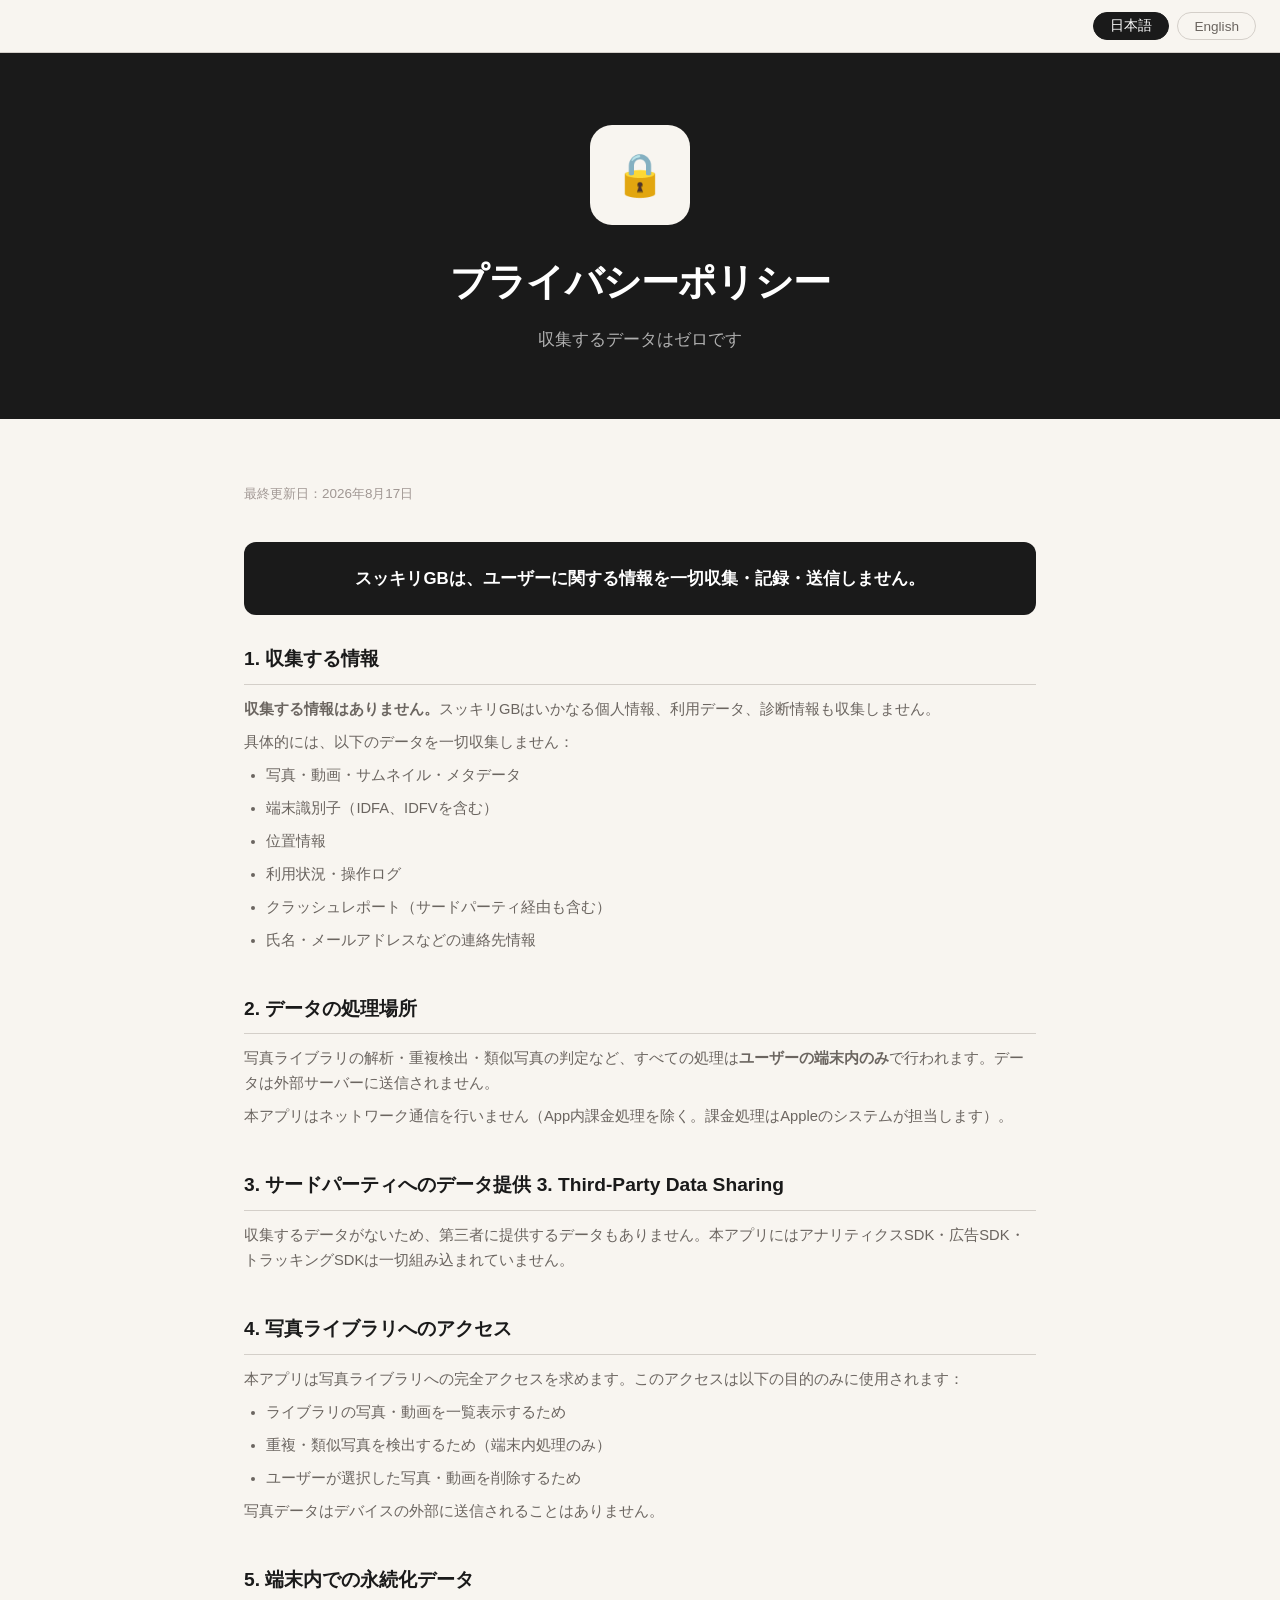
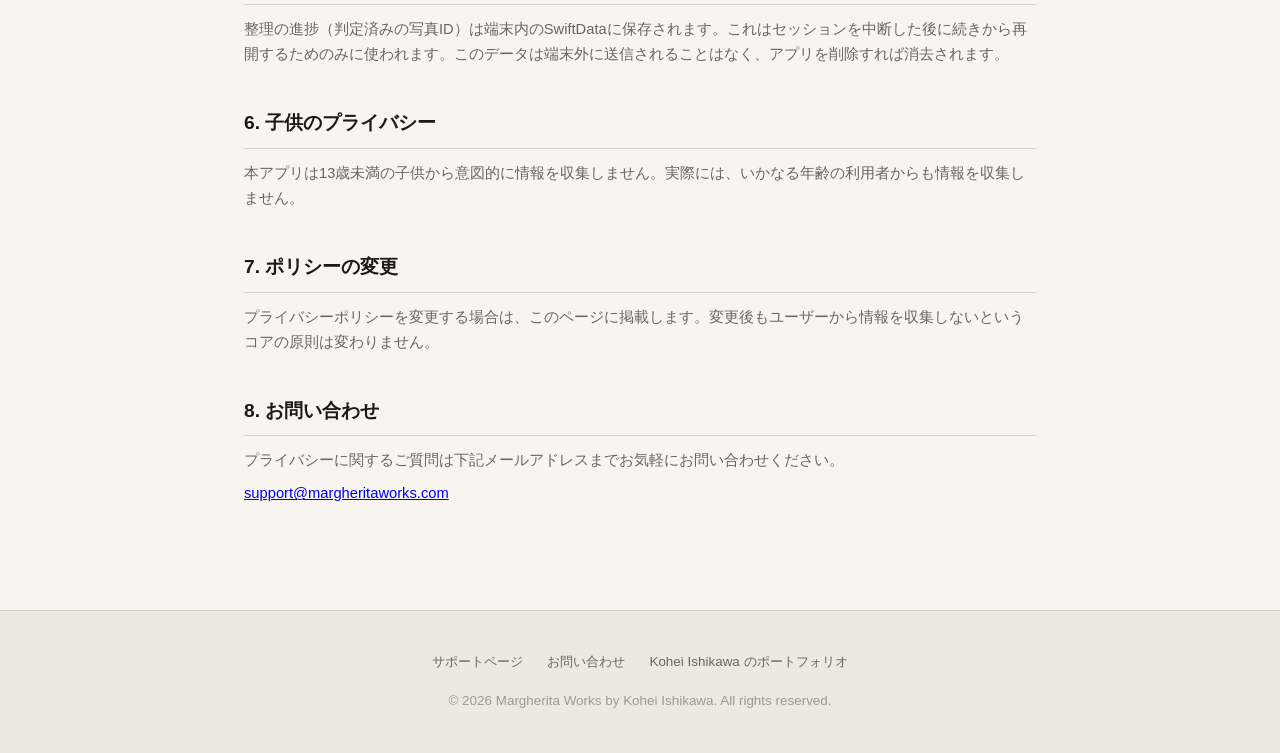
==== commit 6c1ee7d4: "Update copyright to Margherita Works by Kohei Ishikawa" ====
--- a/privacy.html
+++ b/privacy.html
@@ -159,8 +159,8 @@
     <a href="https://isitest1.github.io/portfolio-hub/en" data-lang="en">Kohei Ishikawa's Portfolio</a>
   </div>
   <p>
-    <span data-lang="ja">© 2026 スッキリGB. All rights reserved.</span>
-    <span data-lang="en">© 2026 PhotoSlim. All rights reserved.</span>
+    <span data-lang="ja">© 2026 Margherita Works by Kohei Ishikawa. All rights reserved.</span>
+    <span data-lang="en">© 2026 Margherita Works by Kohei Ishikawa. All rights reserved.</span>
   </p>
 </footer>
 
